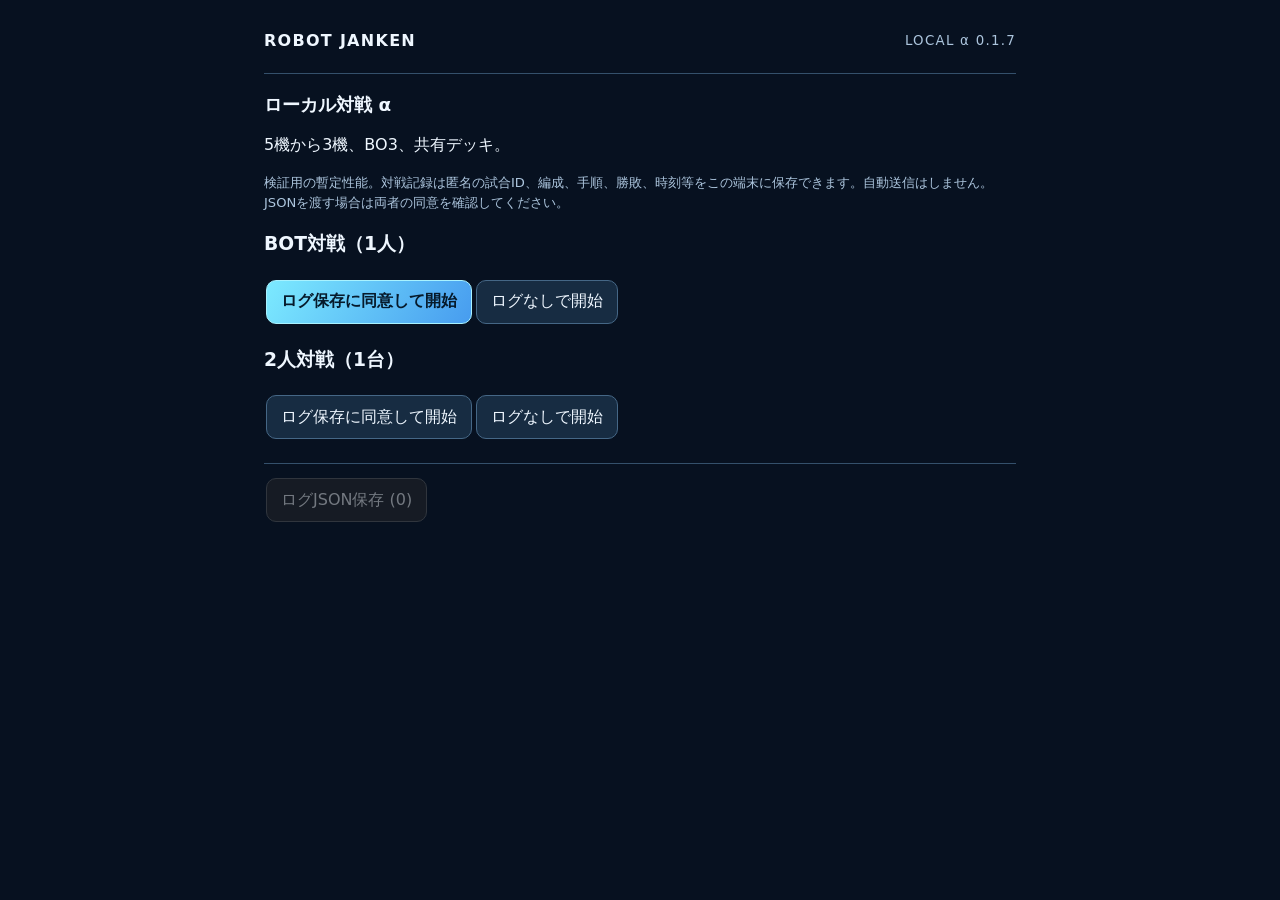
==== alpha/index.html @ 769dff92 "Publish local BOT practice alpha 0.1.7 (preserve graphics labs)" ====
<!doctype html>
<html lang="ja"><head><meta charset="utf-8"><meta name="viewport" content="width=device-width,initial-scale=1,viewport-fit=cover"><meta name="theme-color" content="#071120"><title>ROBOT JANKEN LOCAL α</title><link rel="stylesheet" href="style.css"></head><body><main id="app"></main><script src="engine.js"></script><script src="mecha.js"></script><script src="bot.js"></script><script src="app.js"></script></body></html>
---- alpha/style.css ----
:root{color-scheme:dark;font-family:system-ui,sans-serif;background:#071120;color:#eff7ff}*{box-sizing:border-box}body{margin:0}#app{max-width:780px;margin:auto;padding:12px 14px 32px}header{display:flex;align-items:center;justify-content:space-between;border-bottom:1px solid #34506b;padding:10px 0 15px;letter-spacing:.08em}header small,.caption,small{color:#acc5dd}h2{font-size:1.15rem;margin:18px 0 8px}button{position:relative;isolation:isolate;overflow:hidden;font:inherit;color:inherit;background:#172c42;border:1px solid #456786;border-radius:10px;padding:10px 14px;min-height:44px;margin:4px 2px;cursor:pointer}button:disabled{filter:grayscale(1);opacity:.45;cursor:default}button:focus-visible{outline:3px solid white;outline-offset:2px}button small{display:block;font-size:.72rem}button b{display:block}.selected{border:2px solid #fff;background:#28516c}.arena{display:grid;grid-template-columns:minmax(0,1fr) 30px minmax(0,1fr);gap:6px;align-items:center;margin:10px 0}.pilot{text-align:center;background:#102337;border-top:3px solid var(--chassis);padding:8px;border-radius:9px}.pilot b{color:var(--chassis)}.pilot .mech{width:min(100%,150px);display:block;margin:auto}.pilot.hyper{box-shadow:inset 0 0 24px #d2a83266}.vs{text-align:center;font-weight:bold;color:#a8bed5}.score{font-size:.8rem}.hp{display:flex;gap:4px;margin:8px 0}.hp span{height:10px;background:#344252;flex:1;border-radius:3px}.hp span.on{background:var(--chassis)}.rights{height:25px;display:flex;justify-content:center;gap:8px;align-items:center}.rainbow-dot{font-size:.75rem;font-weight:bold;background:linear-gradient(100deg,#fba0b1,#fff1a3,#a7ffcc,#b4c5ff,#f5b6f2);color:#15203a;border-radius:12px;padding:2px 7px;box-shadow:0 0 10px #e6caff}.gold-label{color:#ffd878;font-size:.75rem}.rosters{display:flex;justify-content:space-between;gap:8px;font-size:.85rem;background:#0d1d2e;padding:8px;border-radius:7px}.mech-select{display:grid;grid-template-columns:repeat(auto-fit,minmax(110px,1fr));gap:5px}.mech-select button{padding:4px;min-width:0;margin:0}.mech-select svg{width:85px;max-width:100%;display:block;margin:auto}.offer,.sequence,.choices{display:flex;gap:5px;margin:8px 0;justify-content:center}.card,.empty,.choice{flex:1;min-width:0;max-width:120px;text-align:center;border:1px solid #456786;border-radius:9px;background:#13273c;padding:4px;margin:0}.card small,.empty{display:block;font-size:.75rem}.empty{display:grid;place-items:center;min-height:66px;border-style:dashed}.hand-icon{display:block;width:100%;max-width:72px;height:auto;margin:auto}.offer .hand-icon{max-width:45px}.choices button{padding:5px 2px;min-width:0}.choice b{font-size:.85rem}.choice small{font-size:.68rem}.normal{border-color:#54d8ef;box-shadow:inset 0 0 14px #42c4f334}.strong{border-color:#ff6473;box-shadow:inset 0 0 24px #ff334455;background:#402032}.heal{border-color:#62f49e;box-shadow:inset 0 0 24px #2bff7855;background:#17382f}.gold,.rainbow{background-size:300% 300%;animation:shine 4s linear infinite}.gold{border-color:#ffd460;background-image:linear-gradient(120deg,#4b3515,#bb821a,#fff2a0,#664711,#4b3515)}.rainbow{border-radius:22px 6px 22px 6px;border-color:#fff2db;background-image:linear-gradient(120deg,#80334f,#9b701d,#258266,#395eae,#813a8c,#80334f)}.choice:disabled{animation:none}.gold small,.rainbow small{color:#fff;text-shadow:0 1px 3px #000}@keyframes shine{0%{background-position:0 50%}100%{background-position:100% 50%}}@media(prefers-reduced-motion:reduce){*{animation:none!important}}.handoff{padding:20vh 0;text-align:center}.resolved{display:grid;grid-template-columns:1fr auto 1fr;gap:8px;align-items:center;text-align:center;background:#14263d;padding:8px;border-radius:10px}.resolved small{display:block;font-size:.75rem}.resolved .hand-icon{max-width:64px}footer{margin-top:20px;border-top:1px solid #34506b;padding-top:10px}.caption{font-size:.82rem;margin-top:8px}p{line-height:1.5}
/* Select the actual five offered cards; slot indices are private to the current player. */
.selectable-offer{display:grid;grid-template-columns:repeat(5,minmax(0,1fr));gap:4px}.selectable-offer .card{width:100%;max-width:none;min-height:84px;padding:5px 1px 19px}.selectable-offer .card b{font-size:.8rem}.selectable-offer .card small{font-size:.65rem;overflow-wrap:anywhere}.slot-order{position:absolute;bottom:2px;left:0;right:0;font-size:.64rem;font-weight:bold;color:#fff}.choice.picked:disabled{opacity:.58}.rainbow-row{display:flex;justify-content:center;margin:10px 0 4px}.rainbow-row .choice{width:100px;max-width:100px;flex:0 0 100px}.rainbow-row .hand-icon{max-width:52px}

/* Original approved image: display regions, never rewrite the PNG. */
.hand-sprite{position:relative;isolation:isolate;aspect-ratio:375/400;overflow:hidden;border-radius:7px}
.hand-sprite::before{content:"";position:absolute;inset:0;background-image:url("./ROBOT_JANKEN_HAND_ICON_REFERENCE.png");background-repeat:no-repeat;background-size:var(--sprite-size);background-position:var(--sprite-position);filter:var(--ability-filter,none)}
.hand-sprite.chassis-tint::after{content:"";position:absolute;inset:0;background:var(--hand-color);clip-path:var(--armor-mask);mix-blend-mode:multiply;opacity:.52;pointer-events:none}
.hand-rock{--sprite-size:409.600000% 256%;--sprite-position:1.550388% 45.192308%;--armor-mask:polygon(13.87% 48.25%,20.27% 41.25%,24.53% 39.75%,27.73% 35.50%,36.00% 31.25%,40.27% 27.00%,48.00% 24.50%,52.80% 20.75%,59.20% 20.25%,65.33% 22.50%,70.93% 29.75%,76.00% 35.25%,82.13% 37.25%,85.60% 43.25%,87.20% 52.00%,85.07% 61.00%,77.07% 71.00%,78.13% 75.50%,81.87% 87.50%,72.80% 91.50%,58.93% 93.50%,41.87% 92.75%,32.53% 90.50%,29.33% 80.75%,22.93% 74.00%,18.93% 65.25%,14.40% 54.50%)}
.hand-scissors{--sprite-size:411.796247% 256%;--sprite-position:33.963887% 45.192308%;--armor-mask:polygon(20.38% 54.75%,23.06% 49.50%,28.42% 45.50%,32.17% 42.25%,38.61% 39.50%,37.00% 21.50%,38.61% 15.50%,41.82% 12.00%,47.18% 11.25%,52.01% 12.75%,54.96% 16.75%,55.23% 24.75%,55.23% 38.25%,61.66% 27.50%,65.95% 19.00%,71.85% 14.50%,76.68% 14.00%,80.16% 16.50%,81.77% 21.50%,80.97% 27.50%,70.51% 46.50%,66.49% 51.75%,69.71% 56.50%,73.99% 63.00%,72.65% 72.75%,69.71% 75.50%,73.46% 82.25%,76.68% 88.25%,68.90% 91.75%,52.01% 93.75%,35.39% 92.50%,31.90% 89.25%,32.44% 79.75%,26.27% 75.25%,22.79% 66.50%)}
.hand-paper{--sprite-size:414.016173% 256%;--sprite-position:66.008584% 45.192308%;--armor-mask:polygon(7.82% 38.25%,11.05% 33.75%,15.90% 32.25%,20.75% 34.25%,28.30% 40.50%,24.53% 27.75%,24.80% 22.25%,28.57% 18.00%,33.69% 16.50%,38.54% 17.75%,42.32% 22.50%,45.82% 35.25%,47.44% 21.50%,50.40% 15.50%,54.99% 12.25%,59.84% 12.00%,63.88% 14.25%,66.58% 18.50%,65.77% 26.50%,62.80% 39.50%,69.00% 27.25%,74.12% 22.75%,79.25% 21.75%,83.29% 24.25%,85.18% 27.75%,83.83% 33.50%,74.12% 51.75%,84.37% 49.50%,89.22% 51.75%,91.37% 55.25%,90.57% 60.00%,85.18% 64.00%,77.36% 67.75%,70.62% 74.50%,66.04% 79.50%,64.42% 88.50%,55.53% 91.75%,40.70% 93.25%,25.61% 89.50%,23.45% 86.00%,26.42% 76.00%,23.18% 66.25%,16.71% 58.50%,10.24% 48.25%)}
.hand-rainbow{--sprite-size:404.210526% 256%;--sprite-position:98.702422% 45.192308%;--armor-mask:polygon(8.68% 47.00%,13.42% 42.75%,24.74% 40.00%,36.84% 38.00%,51.32% 35.25%,47.11% 27.25%,43.95% 21.00%,45.26% 15.25%,49.74% 11.75%,55.26% 12.50%,58.68% 16.25%,62.89% 23.25%,68.68% 27.50%,76.58% 32.75%,81.84% 41.50%,86.84% 43.50%,95.53% 47.25%,95.53% 92.00%,86.05% 92.75%,78.95% 87.25%,68.68% 83.50%,58.95% 83.00%,49.21% 81.25%,42.89% 77.25%,41.05% 71.50%,39.21% 65.50%,38.16% 58.00%,28.68% 57.00%,15.26% 56.75%,11.05% 54.25%,8.16% 50.25%)}
.strong{--ability-filter:hue-rotate(150deg)}.heal{--ability-filter:hue-rotate(-65deg)}.gold{--ability-filter:hue-rotate(-155deg)}
.gold .hand-sprite::before,.rainbow .hand-sprite::before{animation:icon-glimmer 3.8s ease-in-out infinite}
.choice:disabled .hand-sprite::before{animation:none}
@keyframes icon-glimmer{0%,100%{filter:var(--ability-filter,brightness(1)) brightness(1)}50%{filter:var(--ability-filter,brightness(1)) brightness(1.14)}}
.selectable-offer .hand-sprite{max-width:72px}
@media(prefers-reduced-motion:reduce){.hand-sprite::before{animation:none!important}}

/* Restored combat presentation from the legacy game (FX and timing). */
.fxfield{pointer-events:none;position:absolute;inset:0;z-index:4}.flash{position:absolute;inset:0;background:radial-gradient(circle at center,color-mix(in srgb,var(--beam) 48%,white),transparent 55%);opacity:0;animation:flash .28s linear forwards}.beam{position:absolute;top:42%;left:27%;width:45%;height:11px;border-radius:22px;background:#fff;transform:scaleX(0);transform-origin:left;box-shadow:0 0 9px 5px var(--beam),0 0 30px 14px color-mix(in srgb,var(--beam) 75%,transparent);animation:beam .48s ease-out forwards}.beam.back{transform-origin:right}.beam.tie{left:40%;width:20%;transform-origin:center}.slashfx{position:absolute;top:39%;left:30%;width:40%;height:24px;transform:rotate(-13deg) scaleX(0);transform-origin:left;animation:slash .45s ease-out forwards}.slashfx:before,.slashfx:after{content:"";position:absolute;inset:0;border-top:5px solid var(--beam);border-radius:999px;filter:drop-shadow(0 0 6px var(--beam))}.slashfx:after{transform:translateY(10px);opacity:.8}.slashfx.back{transform-origin:right;transform:rotate(13deg) scaleX(0)}
.arcfx{position:absolute;top:31%;left:30%;width:40%;height:44px;border:6px solid transparent;border-top-color:var(--beam);border-right-color:var(--beam);border-radius:50%;transform:scale(.2);opacity:0;filter:drop-shadow(0 0 11px var(--beam));animation:arc .54s ease-out forwards}.arcfx.back{transform:scale(.2) rotate(180deg)}
.boltfx{position:absolute;top:33%;left:34%;width:32%;height:58px;clip-path:polygon(38% 0,58% 0,48% 27%,72% 27%,38% 100%,45% 56%,24% 56%);background:linear-gradient(180deg,#fff 0,var(--beam) 35%,#fff 100%);transform:scale(.15) rotate(-6deg);opacity:0;filter:drop-shadow(0 0 10px var(--beam)) drop-shadow(0 0 18px var(--beam));animation:bolt .45s ease-out forwards}.boltfx.back{transform:scale(.15) rotate(6deg)}
.orbfx{position:absolute;top:37%;width:22px;height:22px;border-radius:50%;background:radial-gradient(circle at 35% 35%,#fff 0,var(--beam) 55%,#0000 70%);box-shadow:0 0 12px 8px color-mix(in srgb,var(--beam) 60%,transparent);animation:orb .58s ease-out forwards}.orbfx.right{left:24%}.orbfx.left{right:24%}
.starburst{position:absolute;top:29%;font-size:48px;opacity:0;animation:burst .46s ease-out forwards;filter:drop-shadow(0 0 10px #ffd27a)}.starburst.left{left:5%}.starburst.right{right:5%}
.blast{position:absolute;top:31%;font-size:34px;animation:pop .45s ease-out forwards;filter:drop-shadow(0 0 9px #ffba62)}.blast.left{left:8%}.blast.right{right:8%}
.repairfx{position:absolute;top:46%;font-size:24px;font-weight:900;color:#76ffc0;text-shadow:0 0 13px #36ff93;animation:rise .58s ease-out forwards}.repairfx.left{left:10%}.repairfx.right{right:10%}
.damagefx{position:absolute;top:47%;font-size:23px;font-weight:900;color:#ffaaa2;text-shadow:0 0 12px #f85852;animation:rise .56s ease-out forwards}.damagefx.left{left:11%}.damagefx.right{right:11%}
@keyframes healing{0%{transform:scale(.96)}50%{transform:scale(1.09)}100%{transform:scale(1)}}
@keyframes stagger{0%{transform:translateX(0)}35%{transform:translateX(-6px)}60%{transform:translateX(4px)}100%{transform:translateX(0)}}
@keyframes lunge{40%{transform:translateY(-13px) scale(1.1)}}
@keyframes flash{0%{opacity:0}35%{opacity:.45}100%{opacity:0}}
@keyframes beam{0%{transform:scaleX(0);opacity:0}20%{opacity:1}75%{transform:scaleX(1);opacity:1}100%{transform:scaleX(1);opacity:0}}
@keyframes slash{0%{transform:scaleX(0) rotate(-13deg);opacity:0}25%{opacity:1}85%{transform:scaleX(1) rotate(-13deg);opacity:1}100%{transform:scaleX(1) rotate(-13deg);opacity:0}}
@keyframes arc{0%{transform:scale(.25);opacity:0}25%{opacity:1}75%{transform:scale(1.16);opacity:1}100%{transform:scale(1.3);opacity:0}}
@keyframes bolt{0%{transform:scale(.2);opacity:0}25%{opacity:1}75%{transform:scale(1.18);opacity:1}100%{transform:scale(1.34);opacity:0}}
@keyframes orb{0%{transform:scale(.45);opacity:0}18%{opacity:1}70%{transform:translateX(var(--orb-move,0)) scale(1.35);opacity:1}100%{transform:translateX(var(--orb-move-end,0)) scale(1.9);opacity:0}}
@keyframes pop{0%{transform:scale(.2);opacity:0}30%{opacity:1}100%{transform:scale(1.7);opacity:0}}
@keyframes burst{0%{transform:scale(.2) rotate(-8deg);opacity:0}30%{opacity:1}100%{transform:scale(1.55) rotate(10deg);opacity:0}}
@keyframes rise{0%{transform:translateY(12px);opacity:0}25%{opacity:1}100%{transform:translateY(-28px);opacity:0}}
.arena{position:relative;overflow:hidden}.pilot.pose-attack .mech{animation:lunge .32s ease}.pilot.pose-hit .mech{animation:stagger .42s ease-out}.pilot.pose-heal .mech{animation:healing .54s ease-out}.rainbow-beam{background:linear-gradient(90deg,#ff7d9f,#ffe77c,#8effb4,#92caff,#d3a2ff)}.stage-line{text-align:center;font-weight:700;margin:14px 0 8px}.round-board{display:grid;gap:5px}.battle-row{display:grid;grid-template-columns:32px repeat(3,minmax(0,1fr));gap:5px;align-items:center}.battle-slot{display:grid;place-items:center;align-content:center;background:#102337;border:1px dashed #496581;border-radius:8px;height:70px;font-size:1.25rem;color:#7894ad}.battle-slot.current{border:2px solid #e4f5ff}.battle-slot.revealed{border-style:solid;color:#e9f7ff}.battle-slot .hand-sprite{max-width:46px}.battle-slot small{font-size:.7rem}.combat-readout{min-height:44px;text-align:center;display:grid;gap:3px;padding:8px;background:#102337;margin:8px 0;border-radius:8px}.combat-readout span{font-size:.8rem}.primary{background:linear-gradient(120deg,#7ceaff,#479cef);color:#061a2b;border-color:#a8f2ff;font-weight:800}.register-actions{display:flex;gap:8px}.register-actions button{flex:1;margin:0}.register-actions .primary{flex:2}
/* Keep original silver hands; no broad chassis-color or hue-rotation filters. */
.hand-sprite::before{filter:none}.hand-sprite.chassis-tint::after{content:none}.gold .hand-sprite::before,.rainbow .hand-sprite::before{animation:none}.selectable-offer{gap:6px}.selectable-offer .card{background:#0c1b2c;min-height:0;padding:4px 3px 17px;border:1px solid #344a60;box-shadow:none}.selectable-offer .card .hand-sprite{max-width:none;aspect-ratio:375/400}.selectable-offer .card.strong{border-color:#ff6473;box-shadow:0 0 9px #ff334444}.selectable-offer .card.heal{border-color:#62f49e;box-shadow:0 0 9px #2bff7844}.selectable-offer .card.gold{border-color:#ffd460;box-shadow:0 0 10px #ffd46066;background-image:linear-gradient(120deg,#3c2d16,#a87827,#ffe4a0,#3c2d16);background-size:300% 300%}.selectable-offer .card.normal{border-color:#54d8ef}.register-row{display:flex;flex-wrap:wrap;align-items:flex-start;gap:8px;margin:6px 0 10px}.register-row .sequence{flex:1;min-width:0;margin:0;display:grid;grid-template-columns:repeat(3,minmax(0,1fr));gap:6px}.register-row .sequence .card,.register-row .sequence .empty{max-width:none;width:100%;height:76px;display:grid;align-content:center;justify-items:center}.register-row .sequence .hand-sprite{max-width:44px}.register-row .rainbow-row{margin:0;flex:0 0 70px}.register-row .rainbow-row .choice{flex-basis:70px;width:70px;max-width:70px;height:76px;padding:2px}.register-row .rainbow-row .hand-sprite{max-width:40px}.register-row .rainbow-row small{font-size:.64rem}.selectable-offer .card:disabled{animation:none}.pilot .mech{width:min(100%,124px)}@media(max-width:480px){#app{padding:8px 10px 20px}.pilot .mech{width:min(100%,100px)}.pilot{padding:5px}.arena{margin:6px 0}.rosters{padding:5px}.selectable-offer{gap:3px}.selectable-offer .card{padding:2px 1px 14px}.selectable-offer .card small{font-size:.61rem}.register-row .rainbow-row{flex-basis:64px}.register-row .rainbow-row .choice{width:64px;max-width:64px;flex-basis:64px}.register-row .sequence .card,.register-row .sequence .empty{height:70px}.register-row .rainbow-row .choice{height:70px}}@media(prefers-reduced-motion:reduce){.fxfield *,.pilot .mech{animation:none!important}.fxfield .flash,.fxfield .starburst{display:none}}

/* UI 0.1.4: use the printed rim with light outside it, not an extra button frame. */
.sr-only{position:absolute!important;width:1px;height:1px;padding:0;margin:-1px;overflow:hidden;clip-path:inset(50%);white-space:nowrap;border:0}
.selection-title{display:flex;justify-content:space-between;align-items:center;margin:12px 0 8px;font-variant-numeric:tabular-nums}.selection-title span:not(.sr-only){color:#b9cee2;font-size:.9rem}
.score{display:flex;justify-content:center;gap:4px;margin:5px 0}.win-pip{display:block;width:13px;height:6px;transform:skew(-18deg);background:#33465a;border-radius:1px}.win-pip.won{background:var(--chassis);box-shadow:0 0 6px var(--chassis)}
.rights{height:18px}.rainbow-dot{width:12px;height:12px;display:inline-block;padding:0;border-radius:50%;background:conic-gradient(#ff7195,#ffe98c,#8affac,#7bcaff,#b6a0ff,#ff7195);box-shadow:0 0 5px #b8c9ff,0 0 11px #dcabff;animation:orb-glow 2.8s ease-in-out infinite}.gold-label{font-size:16px;text-shadow:0 0 8px #ffda55}
@keyframes orb-glow{0%,100%{box-shadow:0 0 5px #b8c9ff,0 0 9px #dcabff}50%{box-shadow:0 0 8px #fff,0 0 13px #dcabff}}
.normal{--glow:#28d7ff}.strong{--glow:#ff5069}.heal{--glow:#53ff9f}.gold{--glow:#ffce55}.rainbow{--glow:#dd9aff}
.selectable-offer{gap:clamp(4px,1.1vw,10px);padding:5px 3px;align-items:center}
.selectable-offer .card.choice,.register-row .rainbow-row .choice,.register-row .sequence .card{border:0;background:transparent;box-shadow:none;animation:none;border-radius:0;overflow:visible;position:relative;padding:0;min-height:0}
.selectable-offer .card.choice{aspect-ratio:375/400;min-width:0;transition:transform .15s ease,filter .15s ease}
.hand-sprite{overflow:visible;border-radius:0;--card-clip:polygon(13% 2%,87% 2%,98% 13%,98% 87%,87% 98%,13% 98%,2% 87%,2% 13%)}
.hand-sprite::before{clip-path:var(--card-clip);filter:none}
.choice .hand-sprite,.sequence .card .hand-sprite{filter:drop-shadow(0 0 3px var(--glow,transparent)) drop-shadow(0 0 5px var(--glow,transparent))}
.choice.normal .hand-sprite{filter:drop-shadow(0 0 3px #28d7ff88)}
.choice.gold:not(:disabled) .hand-sprite,.choice.rainbow:not(:disabled) .hand-sprite,.sequence .card.gold .hand-sprite,.sequence .card.rainbow .hand-sprite{animation:card-glow 2.8s ease-in-out infinite}
.choice.rainbow:not(:disabled) .hand-sprite,.sequence .card.rainbow .hand-sprite{animation-name:rainbow-glow}
@keyframes card-glow{0%,100%{filter:drop-shadow(0 0 3px #d9a73d) drop-shadow(0 0 5px #ffd773)}50%{filter:drop-shadow(0 0 5px #ffe7a0) drop-shadow(0 0 9px #ffcb4f)}}
@keyframes rainbow-glow{0%,100%{filter:drop-shadow(-2px 0 4px #ff71a0) drop-shadow(2px 0 5px #84a7ff)}33%{filter:drop-shadow(-2px 0 4px #ffdc75) drop-shadow(2px 0 5px #77ffba)}66%{filter:drop-shadow(-2px 0 4px #6affed) drop-shadow(2px 0 5px #be80ff)}}
@media(hover:hover) and (pointer:fine){.choice:not(:disabled):hover{transform:translateY(-4px) scale(1.045);filter:brightness(1.14)}}
.choice:not(:disabled):active{transform:scale(.94);filter:brightness(1.1)}.choice:focus-visible{outline:2px solid #eaf7ff;outline-offset:4px}.choice:disabled{filter:grayscale(1);opacity:.45;animation:none}.choice:disabled .hand-sprite{animation:none;filter:none}.choice.picked:disabled{opacity:.65}
.slot-order{left:auto;right:0;bottom:0;display:grid;place-items:center;width:20px;height:20px;border-radius:50%;background:#d5f5ff;color:#0b2030;font-size:12px;box-shadow:0 0 6px #88d9ef;z-index:2}.ability-mark{position:absolute;right:2px;top:2px;font-size:clamp(11px,2.1vw,19px);font-weight:900;color:var(--glow);text-shadow:0 0 3px #071120,0 0 7px var(--glow);pointer-events:none}.tie-mark{color:#c7f5fa}
.deck-count{display:flex;justify-content:flex-end;align-items:center;gap:6px;font-size:.75rem;color:#a9c3d8;margin:4px 3px 8px}.deck-symbol{width:13px;height:16px;border:1px solid currentColor;box-shadow:2px 2px 0 -1px #071120,3px 3px 0 -1px currentColor;border-radius:2px;transform:rotate(-8deg)}
.register-row .sequence .card{height:76px;display:grid;place-items:center}.register-row .sequence .hand-sprite{max-width:61px}.register-row .rainbow-row .choice{height:76px;transition:transform .15s ease,filter .15s ease}.register-row .rainbow-row .hand-sprite{max-width:63px}
.battle-slot.revealed{border:0;background:transparent}.battle-slot .hand-sprite{max-width:62px}.combat-readout .delta-row{display:grid;grid-template-columns:1fr 1fr;gap:12px;font-variant-numeric:tabular-nums}.delta-row em{font-style:normal;font-weight:800;margin:0 4px}.damage-value{color:#ff8590}.heal-value{color:#6cffad}
@media(max-width:480px){.register-row .sequence .card,.register-row .rainbow-row .choice{height:70px}.register-row .sequence .hand-sprite,.register-row .rainbow-row .hand-sprite{max-width:56px}.slot-order{width:17px;height:17px;font-size:10px}}
@media(prefers-reduced-motion:reduce){.choice{transition:none!important}.choice:hover,.choice:active{transform:none!important}.rainbow-dot,.choice .hand-sprite,.sequence .hand-sprite{animation:none!important}}

/* Local α 0.1.5: circular input countdown. */
header{gap:10px;min-height:62px}header small{margin-left:auto}
.countdown{--timer-color:#43d1f0;flex:0 0 48px;width:48px;height:48px;border-radius:50%;display:grid;place-items:center;position:relative;background:conic-gradient(var(--timer-color) var(--progress),#24394d var(--progress));font-variant-numeric:tabular-nums;box-shadow:0 0 5px #38aed844}
.countdown::before{content:"";position:absolute;inset:5px;background:#0b1d30;border-radius:50%}.countdown-num{position:relative;z-index:1;font-size:1.13rem;line-height:1;font-weight:800}
.countdown.warning{--timer-color:#ffd257;box-shadow:0 0 8px #f5bd3544}.countdown.critical{--timer-color:#ff5971;box-shadow:0 0 11px #ff597188}.countdown.critical .countdown-num{color:#ffd3d9}
@media(max-width:480px){header{min-height:54px}header strong{font-size:.9rem}header small{font-size:.64rem}.countdown{width:43px;height:43px;flex-basis:43px}.countdown-num{font-size:1rem}}
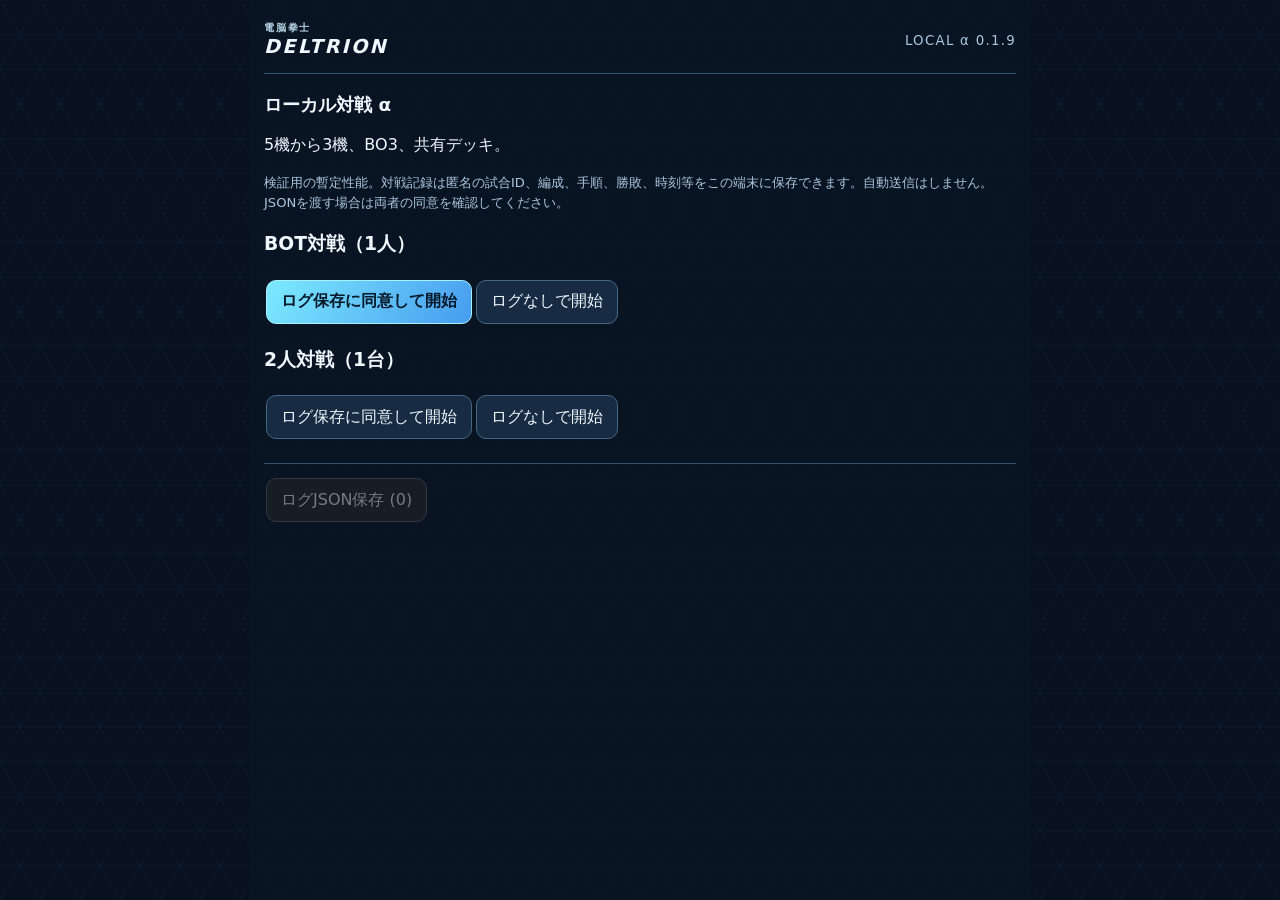
==== commit 66ffef87: "Publish alpha 0.1.9 HAND UI LAB integration preview" ====
--- a/alpha/index.html
+++ b/alpha/index.html
@@ -1,2 +1,2 @@
 <!doctype html>
-<html lang="ja"><head><meta charset="utf-8"><meta name="viewport" content="width=device-width,initial-scale=1,viewport-fit=cover"><meta name="theme-color" content="#071120"><title>ROBOT JANKEN LOCAL α</title><link rel="stylesheet" href="style.css"></head><body><main id="app"></main><script src="engine.js"></script><script src="mecha.js"></script><script src="bot.js"></script><script src="app.js"></script></body></html>+<html lang="ja"><head><meta charset="utf-8"><meta name="viewport" content="width=device-width,initial-scale=1,viewport-fit=cover"><meta name="theme-color" content="#071120"><title>電脳拳士デルトリオン | DELTRION α</title><link rel="stylesheet" href="style.css"></head><body><main id="app"></main><script src="engine.js"></script><script src="mecha.js"></script><script src="bot.js"></script><script src="app.js"></script></body></html>
--- a/alpha/style.css
+++ b/alpha/style.css
@@ -75,3 +75,35 @@
 .countdown::before{content:"";position:absolute;inset:5px;background:#0b1d30;border-radius:50%}.countdown-num{position:relative;z-index:1;font-size:1.13rem;line-height:1;font-weight:800}
 .countdown.warning{--timer-color:#ffd257;box-shadow:0 0 8px #f5bd3544}.countdown.critical{--timer-color:#ff5971;box-shadow:0 0 11px #ff597188}.countdown.critical .countdown-num{color:#ffd3d9}
 @media(max-width:480px){header{min-height:54px}header strong{font-size:.9rem}header small{font-size:.64rem}.countdown{width:43px;height:43px;flex-basis:43px}.countdown-num{font-size:1rem}}
+
+/* α 0.1.8: full-width confirmation, separate undo action. */
+button.confirm-wide{display:block;width:100%;min-height:48px;margin:8px 0 0;font-size:1rem;font-weight:800;letter-spacing:.08em;touch-action:manipulation}.register-actions{display:flex;flex-direction:column;gap:6px}.register-actions button[data-action="undo"]{flex:none;align-self:flex-end;margin:0;min-height:44px}.register-actions .confirm-wide{flex:none;margin:0}
+
+/* α 0.1.9: HAND UI LAB 01 trial integration. Canonical art and original sprites are preserved. */
+.deltrion-title{display:flex;flex-direction:column;font-size:1.2rem;line-height:1.05;font-style:italic;letter-spacing:.12em}.deltrion-title span{font-size:.63rem;font-style:normal;letter-spacing:.18em;color:#b5d3e4;margin-bottom:3px}
+body{background-color:#071120;background-image:url("data:image/svg+xml,%3Csvg xmlns='http://www.w3.org/2000/svg' width='40' height='69.282032' viewBox='0 0 40 69.282032'%3E%3Cpath d='M0 0H40M0 34.641016H40M0 69.282032H40M0 0L40 69.282032M40 0L0 69.282032M0 0L-40 69.282032M40 0L80 69.282032' stroke='%23132131' stroke-width='.55' fill='none'/%3E%3C/svg%3E")}
+#app{background:#0a1524ed;min-height:100vh}
+.lab-hand.hand-sprite{aspect-ratio:1/1.05;overflow:visible;filter:none!important;animation:none!important}
+.lab-hand.hand-sprite::before,.lab-hand.hand-sprite::after{content:none}
+.lab-frame{position:absolute;inset:0;width:100%;height:100%;overflow:visible;pointer-events:none}
+.lab-art{position:absolute;left:50%;top:37%;width:70%;height:70%;transform:translate(-50%,-50%);background:var(--art) center/contain no-repeat;isolation:isolate;pointer-events:none}
+.lab-hand.up .lab-art{top:63%}.lab-hand.hex .lab-art{top:50%;width:76%;height:76%}
+.lab-armor,.lab-light{position:absolute;inset:0;pointer-events:none;mask-repeat:no-repeat;mask-position:center;mask-size:contain;-webkit-mask-repeat:no-repeat;-webkit-mask-position:center;-webkit-mask-size:contain}
+.lab-armor{background:var(--armor);mask-image:var(--armor-mask-url);-webkit-mask-image:var(--armor-mask-url);mix-blend-mode:multiply;opacity:.56}
+.lab-light{background:var(--light);mask-image:var(--light-mask-url);-webkit-mask-image:var(--light-mask-url);mix-blend-mode:screen;opacity:.85}
+.lab-hand.hand-rock{--art:url("../assets/ui/hand_icon_drafts/v1/hands/rock.png");--armor-mask-url:url("../assets/ui/hand_ui_lab/v1/masks/rock_armor_mask.png");--light-mask-url:url("../assets/ui/hand_ui_lab/v1/masks/rock_light_mask.png")}
+.lab-hand.hand-scissors{--art:url("../assets/ui/hand_icon_drafts/v1/hands/scissors.png");--armor-mask-url:url("../assets/ui/hand_ui_lab/v1/masks/scissors_armor_mask.png");--light-mask-url:url("../assets/ui/hand_ui_lab/v1/masks/scissors_light_mask.png")}
+.lab-hand.hand-paper{--art:url("../assets/ui/hand_icon_drafts/v1/hands/paper.png");--armor-mask-url:url("../assets/ui/hand_ui_lab/v1/masks/paper_armor_mask.png");--light-mask-url:url("../assets/ui/hand_ui_lab/v1/masks/paper_light_mask.png")}
+.lab-hand.hand-rainbow{--art:url("../assets/ui/hand_icon_drafts/v1/hands/rainbow_pistol.png");--armor-mask-url:url("../assets/ui/hand_ui_lab/v1/masks/rainbow_pistol_armor_mask.png");--light-mask-url:url("../assets/ui/hand_ui_lab/v1/masks/rainbow_pistol_light_mask.png")}
+.lab-glow{opacity:.35;filter:drop-shadow(0 0 4px var(--rim))}
+.lab-trace{stroke-dasharray:8 42;animation:lab-travel 3s linear infinite;opacity:.65}
+.lab-gold .lab-glow,.lab-rainbow .lab-glow{animation:lab-breathe 2.6s ease-in-out infinite}
+.lab-gold .lab-field,.lab-rainbow .lab-field{animation:lab-field 3.5s ease-in-out infinite}
+@keyframes lab-travel{to{stroke-dashoffset:-100}}@keyframes lab-breathe{50%{opacity:.85}}@keyframes lab-field{50%{opacity:.32}}
+.selectable-offer{gap:3px;padding:8px 0}.selectable-offer .card.choice{aspect-ratio:1/1.05;min-height:44px}.selectable-offer .card.choice .lab-hand{max-width:none;aspect-ratio:1/1.05}
+.selectable-offer .lab-frame{width:128%;height:128%;left:-14%;top:-14%}
+.selectable-offer .lab-art{width:80%;height:80%;top:34%}.selectable-offer .lab-hand.up .lab-art{top:66%}
+.selectable-offer .choice .ability-mark{right:1px;top:auto;bottom:0}.selectable-offer .choice:nth-child(even) .ability-mark{top:0;bottom:auto}
+.choice:disabled .lab-hand *{animation:none!important}.choice:disabled .lab-glow,.choice:disabled .lab-trace{opacity:0}
+@media(prefers-reduced-motion:reduce){.lab-hand *{animation:none!important}}
+@media(max-width:480px){header .deltrion-title{font-size:1rem}.selectable-offer{gap:2px}.selectable-offer .lab-frame{width:118%;height:118%;left:-9%;top:-9%}.selectable-offer .lab-art{width:77%;height:77%}}
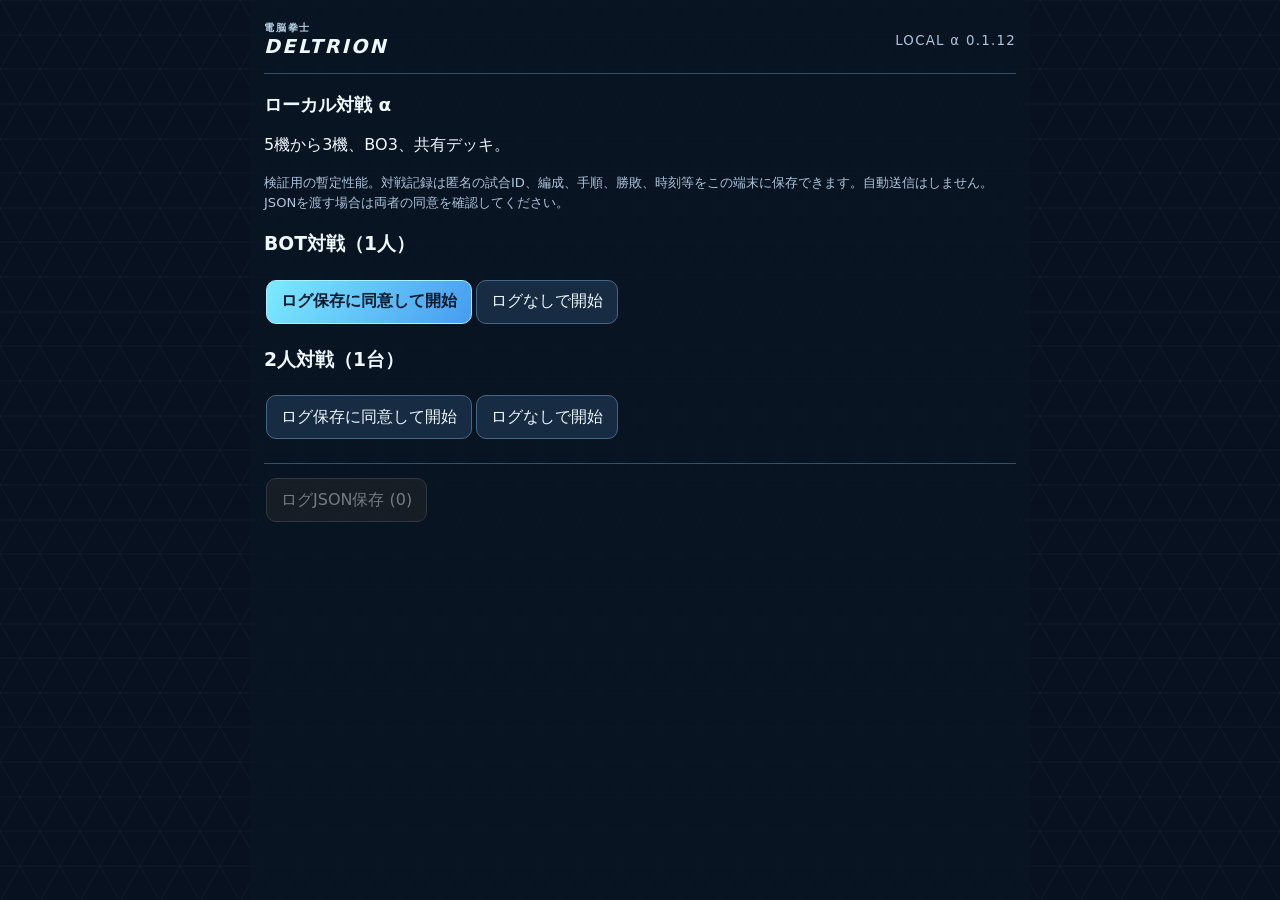
==== commit 42f76a84: "Publish alpha 0.1.12 chassis color and embedded masks" ====
--- a/alpha/index.html
+++ b/alpha/index.html
@@ -1,2 +1,2 @@
 <!doctype html>
-<html lang="ja"><head><meta charset="utf-8"><meta name="viewport" content="width=device-width,initial-scale=1,viewport-fit=cover"><meta name="theme-color" content="#071120"><title>電脳拳士デルトリオン | DELTRION α</title><link rel="stylesheet" href="style.css"></head><body><main id="app"></main><script src="engine.js"></script><script src="mecha.js"></script><script src="bot.js"></script><script src="app.js"></script></body></html>+<html lang="ja"><head><meta charset="utf-8"><meta name="viewport" content="width=device-width,initial-scale=1,viewport-fit=cover"><meta name="theme-color" content="#071120"><title>電脳拳士デルトリオン | DELTRION α</title><link rel="stylesheet" href="style.css?v=0.1.12"><link rel="stylesheet" href="hand-masks.css?v=0.1.12"></head><body><main id="app"></main><script src="engine.js"></script><script src="mecha.js"></script><script src="bot.js"></script><script src="app.js?v=0.1.12"></script></body></html>
--- a/alpha/style.css
+++ b/alpha/style.css
@@ -89,7 +89,7 @@
 .lab-art{position:absolute;left:50%;top:37%;width:70%;height:70%;transform:translate(-50%,-50%);background:var(--art) center/contain no-repeat;isolation:isolate;pointer-events:none}
 .lab-hand.up .lab-art{top:63%}.lab-hand.hex .lab-art{top:50%;width:76%;height:76%}
 .lab-armor,.lab-light{position:absolute;inset:0;pointer-events:none;mask-repeat:no-repeat;mask-position:center;mask-size:contain;-webkit-mask-repeat:no-repeat;-webkit-mask-position:center;-webkit-mask-size:contain}
-.lab-armor{background:var(--armor);mask-image:var(--armor-mask-url);-webkit-mask-image:var(--armor-mask-url);mix-blend-mode:multiply;opacity:.56}
+.lab-armor{background:var(--armor);mask-image:var(--armor-mask-url);-webkit-mask-image:var(--armor-mask-url);mix-blend-mode:multiply;opacity:.82}
 .lab-light{background:var(--light);mask-image:var(--light-mask-url);-webkit-mask-image:var(--light-mask-url);mix-blend-mode:screen;opacity:.85}
 .lab-hand.hand-rock{--art:url("../assets/ui/hand_icon_drafts/v1/hands/rock.png");--armor-mask-url:url("../assets/ui/hand_ui_lab/v1/masks/rock_armor_mask.png");--light-mask-url:url("../assets/ui/hand_ui_lab/v1/masks/rock_light_mask.png")}
 .lab-hand.hand-scissors{--art:url("../assets/ui/hand_icon_drafts/v1/hands/scissors.png");--armor-mask-url:url("../assets/ui/hand_ui_lab/v1/masks/scissors_armor_mask.png");--light-mask-url:url("../assets/ui/hand_ui_lab/v1/masks/scissors_light_mask.png")}
@@ -107,3 +107,40 @@
 .choice:disabled .lab-hand *{animation:none!important}.choice:disabled .lab-glow,.choice:disabled .lab-trace{opacity:0}
 @media(prefers-reduced-motion:reduce){.lab-hand *{animation:none!important}}
 @media(max-width:480px){header .deltrion-title{font-size:1rem}.selectable-offer{gap:2px}.selectable-offer .lab-frame{width:118%;height:118%;left:-9%;top:-9%}.selectable-offer .lab-art{width:77%;height:77%}}
+
+/* α 0.1.10: compact undo/OK and tap-to-toggle contextual information. */
+.register-actions{display:grid;grid-template-columns:52px minmax(0,1fr);gap:8px;align-items:stretch}
+.register-actions button[data-action="undo"]{width:100%;align-self:stretch;margin:0;padding:0;min-height:48px}
+.register-actions .confirm-wide{width:100%;margin:0;min-width:0}
+.undo-arrow{font-size:1.65rem;line-height:1;display:block}
+.arena-info-wrap{position:relative}
+.pilot .mech-info-trigger{display:block;min-height:44px;width:min(100%,150px);margin:0 auto;padding:0;background:none;border:0;border-radius:6px;overflow:visible}
+.mech-info-trigger[aria-expanded="true"]{filter:drop-shadow(0 0 5px var(--chassis))}
+@media(hover:hover) and (pointer:fine){.mech-info-trigger:hover{filter:brightness(1.12) drop-shadow(0 0 4px var(--chassis))}}
+.mech-info-trigger:active{transform:scale(.97)}
+.deck-info-wrap{position:relative;display:flex;justify-content:flex-end;align-items:center}
+button.deck-count{display:flex;align-items:center;gap:6px;min-height:44px;min-width:44px;justify-content:center;margin:0 0 2px;padding:4px 8px;background:transparent;border:1px solid transparent;overflow:visible}
+button.deck-count[aria-expanded="true"]{border-color:#5aadc9;background:#132d40}
+button.info-window{--info-accent:#5bcbe9;position:absolute;z-index:15;display:grid;isolation:isolate;margin:0;padding:12px;border:1px solid var(--info-accent);border-radius:8px;background:#0b1d2df7;color:#eaf5ff;box-shadow:0 8px 25px #0009,0 0 12px color-mix(in srgb,var(--info-accent) 30%,transparent);text-align:left;overflow:visible}
+.skill-window{top:calc(100% - 22px);width:min(224px,78%);gap:6px}
+.skill-window.side-0{left:0}.skill-window.side-1{right:0}
+.skill-name{font-weight:800;font-size:1rem;color:var(--info-accent);letter-spacing:.03em}
+.skill-desc{font-size:.85rem;line-height:1.6;overflow-wrap:anywhere}
+.deck-window{right:0;bottom:calc(100% + 4px);width:min(240px,100%);grid-template-columns:repeat(3,minmax(0,1fr));gap:7px}
+.deck-item{display:grid;justify-items:center;gap:2px;min-width:0}
+.deck-window .lab-hand{width:100%;max-width:56px;aspect-ratio:1}
+.deck-window .lab-frame,.deck-window .lab-armor,.deck-window .lab-light{display:none}
+.deck-window .lab-art{top:50%;width:95%;height:95%}
+.deck-fraction{font-size:1rem;font-weight:800;font-variant-numeric:tabular-nums;white-space:nowrap}
+@media(min-width:1200px){.skill-window{top:24px}.skill-window.side-0{left:-206px}.skill-window.side-1{right:-206px}}
+@media(max-width:480px){.register-actions{grid-template-columns:48px minmax(0,1fr);gap:6px}.skill-window{width:min(210px,82%)}.skill-desc{font-size:.8rem}.deck-window{width:min(216px,100%)}}
+@media(prefers-reduced-motion:reduce){.mech-info-trigger:active{transform:none}}
+
+/* α 0.1.11: keep the hand above the illuminated field, preserve silver highlights. */
+.lab-frame{z-index:0}
+.lab-art{z-index:1;filter:brightness(1.15) saturate(1.22) drop-shadow(0 0 1px #e8f8ffb3) drop-shadow(0 0 3px var(--hand-halo,#a9d8ff)) drop-shadow(0 0 5px #a9d8ff44)}
+.lab-field{opacity:.045}
+@keyframes lab-field{50%{opacity:.17}}
+.choice:disabled .lab-art{filter:none}
+@media(hover:hover) and (pointer:fine){.choice:not(:disabled):hover .lab-art{filter:brightness(1.2) saturate(1.22) drop-shadow(0 0 1px #fff) drop-shadow(0 0 4px var(--hand-halo,#a9d8ff)) drop-shadow(0 0 6px #a9d8ff66)}}
+.deck-window .lab-art{filter:brightness(1.1) drop-shadow(0 0 1px #e8f8ff)}
--- a/alpha/hand-masks.css
+++ b/alpha/hand-masks.css
@@ -0,0 +1,13 @@
+/* Generated from canonical HAND UI LAB 01 masks. Embedded for file:// and HTTP(S) parity. Do not edit encoded images. */
+/* assets/ui/hand_ui_lab/v1/masks/rock_armor_mask.png f9ac9db8f9765dd9b0767c7ac52e365ea43b94ce */
+/* assets/ui/hand_ui_lab/v1/masks/rock_light_mask.png 70d0b36d95689289e6e055eee955836faf353d2f */
+.lab-hand.hand-rock{--armor-mask-url:url("[data-uri]");--light-mask-url:url("[data-uri]")}
+/* assets/ui/hand_ui_lab/v1/masks/scissors_armor_mask.png 5b6225ed84e8214c9b5f44018a8b03f32591a0b6 */
+/* assets/ui/hand_ui_lab/v1/masks/scissors_light_mask.png f70cc0bc58c40bba7080400d9f1f1186cf5d6f10 */
+.lab-hand.hand-scissors{--armor-mask-url:url("[data-uri]");--light-mask-url:url("[data-uri]")}
+/* assets/ui/hand_ui_lab/v1/masks/paper_armor_mask.png 0e0adb167dfecb6cea549878beb07c2c3e67c479 */
+/* assets/ui/hand_ui_lab/v1/masks/paper_light_mask.png 0ed35261cbddc298d060864c85ef0ccd36ac1554 */
+.lab-hand.hand-paper{--armor-mask-url:url("[data-uri]");--light-mask-url:url("[data-uri]")}
+/* assets/ui/hand_ui_lab/v1/masks/rainbow_pistol_armor_mask.png cefbc6a2922aacd10df1b5e04b1ef6f93f0895e4 */
+/* assets/ui/hand_ui_lab/v1/masks/rainbow_pistol_light_mask.png a6e1ffe865cc72b71408678d1f4d10746ba1bbfa */
+.lab-hand.hand-rainbow{--armor-mask-url:url("[data-uri]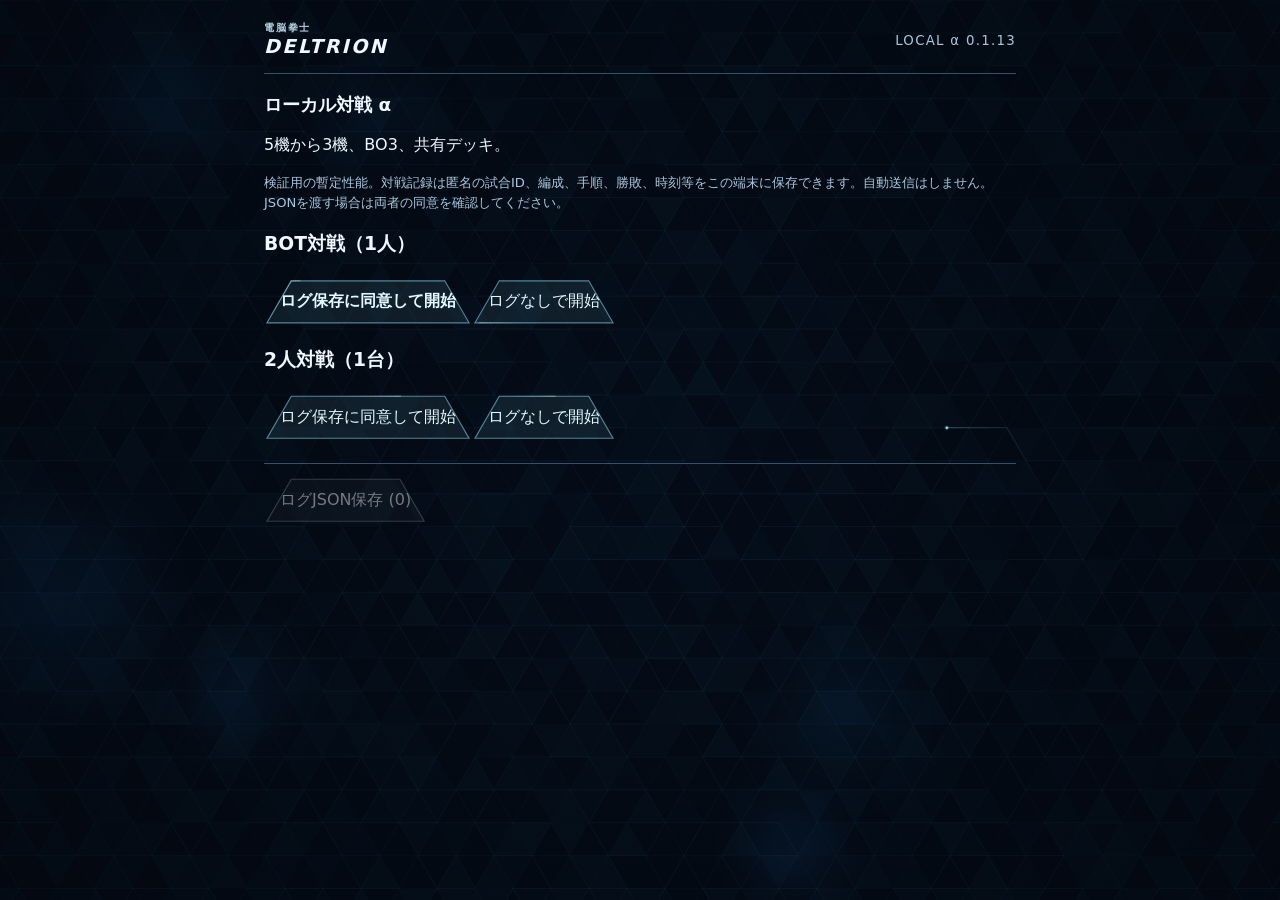
==== commit 857599a7: "Publish alpha 0.1.13 approved UI and ECHO integration preview" ====
--- a/alpha/index.html
+++ b/alpha/index.html
@@ -1,2 +1,2 @@
 <!doctype html>
-<html lang="ja"><head><meta charset="utf-8"><meta name="viewport" content="width=device-width,initial-scale=1,viewport-fit=cover"><meta name="theme-color" content="#071120"><title>電脳拳士デルトリオン | DELTRION α</title><link rel="stylesheet" href="style.css?v=0.1.12"><link rel="stylesheet" href="hand-masks.css?v=0.1.12"></head><body><main id="app"></main><script src="engine.js"></script><script src="mecha.js"></script><script src="bot.js"></script><script src="app.js?v=0.1.12"></script></body></html>+<html lang="ja"><head><meta charset="utf-8"><meta name="viewport" content="width=device-width,initial-scale=1,viewport-fit=cover"><meta name="theme-color" content="#071120"><title>電脳拳士デルトリオン | DELTRION α</title><link rel="stylesheet" href="style.css?v=0.1.13"><link rel="stylesheet" href="hand-masks.css?v=0.1.13"></head><body><canvas id="cyber-field" aria-hidden="true"></canvas><canvas id="cyber-lenses" aria-hidden="true"></canvas><main id="app"></main><script src="engine.js"></script><script src="mecha.js"></script><script src="bot.js"></script><script src="app.js?v=0.1.13"></script><script src="echo-lab19.js?v=0.1.13"></script><script src="cyber-field.js?v=0.1.13"></script></body></html>
--- a/alpha/style.css
+++ b/alpha/style.css
@@ -144,3 +144,27 @@
 .choice:disabled .lab-art{filter:none}
 @media(hover:hover) and (pointer:fine){.choice:not(:disabled):hover .lab-art{filter:brightness(1.2) saturate(1.22) drop-shadow(0 0 1px #fff) drop-shadow(0 0 4px var(--hand-halo,#a9d8ff)) drop-shadow(0 0 6px #a9d8ff66)}}
 .deck-window .lab-art{filter:brightness(1.1) drop-shadow(0 0 1px #e8f8ff)}
+
+/* α 0.1.13 — approved cyber field and glass button direction. */
+#cyber-field,#cyber-lenses{position:fixed;inset:0;width:100%;height:100%;pointer-events:none;display:block}
+#cyber-field{z-index:0}#cyber-lenses{z-index:1}
+#app{position:relative;z-index:2;background:transparent}
+.field-ready #app button[data-action]:not(.choice):not(.mech-info-trigger):not(.deck-count):not(.info-window){border:0;border-radius:0;background:transparent;box-shadow:none;color:#e4f8ff}
+.field-ready #app button[data-action]:disabled{color:#aebac4}
+.field-ready .lab-field{opacity:0;animation:none}
+.lab-glow{stroke-width:1.2px;opacity:.65;filter:none;animation:none!important}
+.lab-trace{stroke-width:1.2px;stroke-dasharray:1.189 98.811;opacity:var(--trace-opacity,.35);animation:lab-orbit var(--orbit,10s) linear infinite;animation-delay:var(--orbit-delay,0s)}
+@keyframes lab-orbit{to{stroke-dashoffset:-100}}
+.choice:disabled .lab-glow{opacity:.34}.choice:disabled .lab-trace{opacity:0}
+.mech-name{display:grid;justify-items:center;gap:1px;color:var(--name-color);min-width:0;line-height:1.12;margin:3px 0}
+.mech-name strong{font-size:clamp(1rem,3.7vw,1.45rem);letter-spacing:.06em;line-height:1.1}
+.mech-name small{font-size:.72rem;color:inherit;letter-spacing:.02em;overflow-wrap:anywhere}
+.name-red strong{font-family:Orbitron,system-ui,sans-serif;font-weight:900}.name-blue strong{font-family:"Chakra Petch",system-ui,sans-serif;font-style:italic;font-weight:700}.name-yellow strong{font-family:Rajdhani,system-ui,sans-serif;transform:skewX(-12deg);font-weight:700}.name-green strong{font-family:"Black Ops One",monospace;font-weight:700}.name-purple strong{font-family:"Cinzel Decorative",Georgia,serif;font-weight:700}
+.rosters{flex-wrap:wrap}.rosters>div{overflow-wrap:anywhere;min-width:0}
+@media(prefers-reduced-motion:reduce){.lab-trace{animation:none!important;opacity:0}}
+
+/* ECHO — approved LAB19.7 pixel renderer with legacy fallback. */
+.echo-model{display:block;width:100%}.echo-model.echo-ready>.mech:not(.echo-canvas){display:none!important}
+.echo-canvas[hidden]{display:none!important}.echo-model .echo-canvas{image-rendering:pixelated;aspect-ratio:1;object-fit:contain}
+.pilot .echo-model .echo-canvas{width:min(100%,148px);animation:none!important}.mech-select .echo-canvas{width:85px;max-width:100%;display:block;margin:auto}
+.echo-vfx{position:absolute;inset:0;width:100%;height:100%;pointer-events:none;z-index:8}
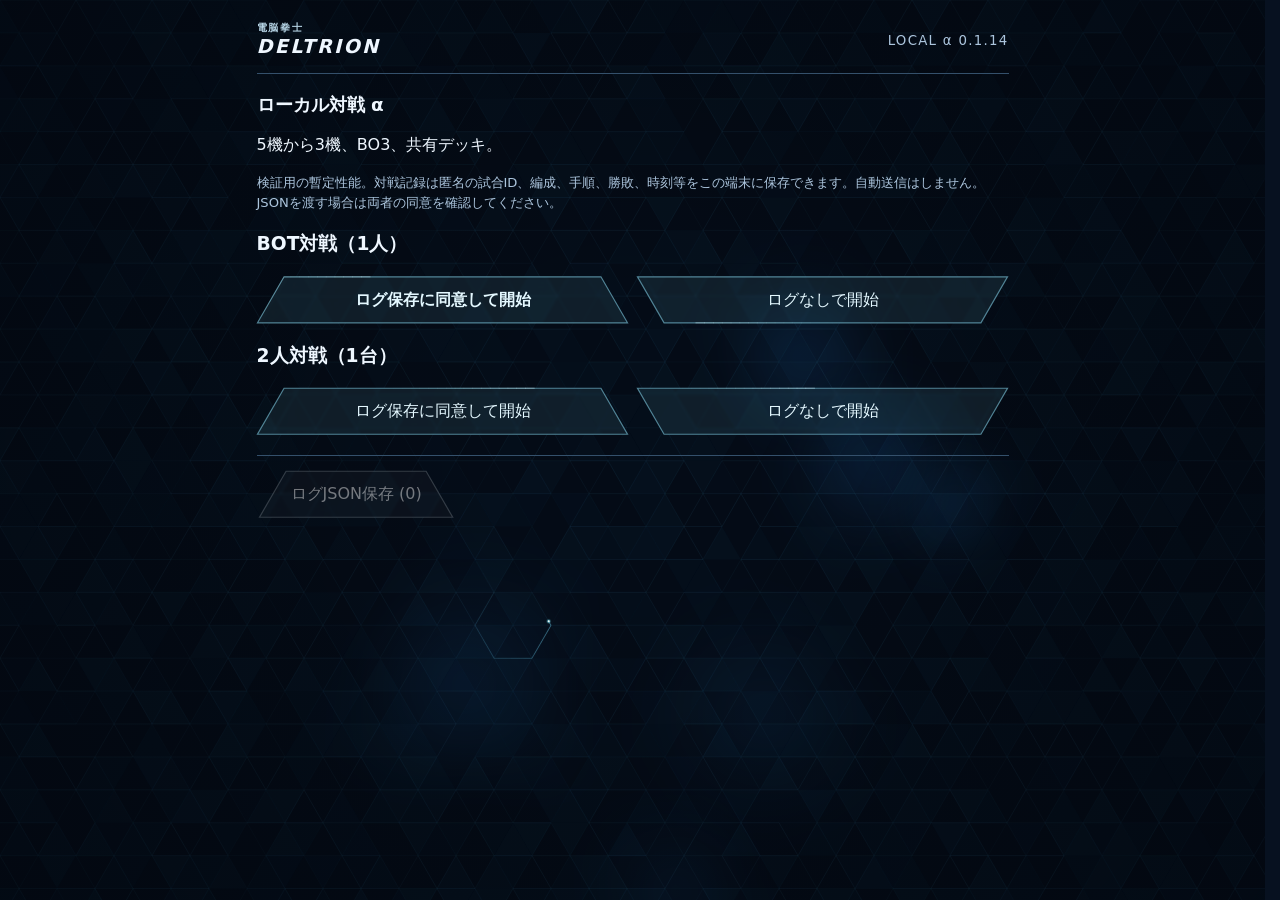
==== commit c5f973aa: "Publish alpha 0.1.14 exact trapezoids and stable ECHO rendering" ====
--- a/alpha/index.html
+++ b/alpha/index.html
@@ -1,2 +1,2 @@
 <!doctype html>
-<html lang="ja"><head><meta charset="utf-8"><meta name="viewport" content="width=device-width,initial-scale=1,viewport-fit=cover"><meta name="theme-color" content="#071120"><title>電脳拳士デルトリオン | DELTRION α</title><link rel="stylesheet" href="style.css?v=0.1.13"><link rel="stylesheet" href="hand-masks.css?v=0.1.13"></head><body><canvas id="cyber-field" aria-hidden="true"></canvas><canvas id="cyber-lenses" aria-hidden="true"></canvas><main id="app"></main><script src="engine.js"></script><script src="mecha.js"></script><script src="bot.js"></script><script src="app.js?v=0.1.13"></script><script src="echo-lab19.js?v=0.1.13"></script><script src="cyber-field.js?v=0.1.13"></script></body></html>+<html lang="ja"><head><meta charset="utf-8"><meta name="viewport" content="width=device-width,initial-scale=1,viewport-fit=cover"><meta name="theme-color" content="#071120"><title>電脳拳士デルトリオン | DELTRION α</title><link rel="stylesheet" href="style.css?v=0.1.14"><link rel="stylesheet" href="hand-masks.css?v=0.1.14"></head><body><canvas id="cyber-field" aria-hidden="true"></canvas><canvas id="cyber-lenses" aria-hidden="true"></canvas><main id="app"></main><script src="engine.js"></script><script src="mecha.js"></script><script src="bot.js"></script><script src="app.js?v=0.1.14"></script><script src="echo-lab19.js?v=0.1.14"></script><script src="cyber-field.js?v=0.1.14"></script></body></html>
--- a/alpha/style.css
+++ b/alpha/style.css
@@ -168,3 +168,30 @@
 .echo-canvas[hidden]{display:none!important}.echo-model .echo-canvas{image-rendering:pixelated;aspect-ratio:1;object-fit:contain}
 .pilot .echo-model .echo-canvas{width:min(100%,148px);animation:none!important}.mech-select .echo-canvas{width:85px;max-width:100%;display:block;margin:auto}
 .echo-vfx{position:absolute;inset:0;width:100%;height:100%;pointer-events:none;z-index:8}
+
+
+/* α 0.1.14: 60-degree sides, text safe area, alternating neighbors. */
+html{scrollbar-gutter:stable}
+#app button[data-action]:not(.choice):not(.mech-info-trigger):not(.deck-count):not(.info-window):not([data-action="select"]){
+ box-sizing:border-box;height:48px;min-height:48px;max-width:100%;min-width:82px;padding:4px 32px;
+ white-space:normal;overflow-wrap:anywhere;line-height:1.25;vertical-align:middle;
+}
+.start-actions{display:grid;grid-template-columns:repeat(2,minmax(0,1fr));gap:8px;align-items:stretch}
+#app .start-actions button[data-action]{width:100%;min-width:0;height:64px;min-height:64px;margin:0;padding:4px 42px;font-size:clamp(.75rem,2.6vw,1rem);line-height:1.2}
+#app .mech-select{grid-template-columns:repeat(auto-fit,minmax(min(120px,100%),1fr));align-items:stretch}
+#app .mech-select button[data-action]{margin:0;padding:8px;min-width:0;overflow-wrap:anywhere}
+#app .mech-select .mech-name strong{font-size:clamp(.86rem,3.4vw,1.3rem);overflow-wrap:anywhere;max-width:100%}
+#app .mech-select .mech-name small,#app .mech-select button>small{max-width:100%;overflow-wrap:anywhere}
+#app .register-actions{grid-template-columns:82px minmax(0,1fr);gap:6px}
+#app .register-actions button[data-action="undo"]{padding:4px 27px;margin:0}
+#app .register-actions .confirm-wide{margin:0}
+#app button.confirm-wide{margin-inline:0}
+@media(max-width:319px){.start-actions{grid-template-columns:1fr}}
+/* Reserve the same square before and after pixel renderer initialization. */
+.echo-model{position:relative;aspect-ratio:1;display:block;margin:auto}
+.pilot .echo-model{width:min(100%,124px)}
+.mech-select .echo-model{width:min(100%,85px)}
+#app .echo-model>.mech{position:absolute;inset:0;width:100%;height:100%;margin:0;max-width:none}
+@media(max-width:480px){.pilot .echo-model{width:min(100%,100px)}}
+#app .choice:not(:disabled):hover,#app .choice:not(:disabled):active,#app .mech-info-trigger:active{transform:none}
+#app .choice:not(:disabled):active{filter:brightness(1.17)}
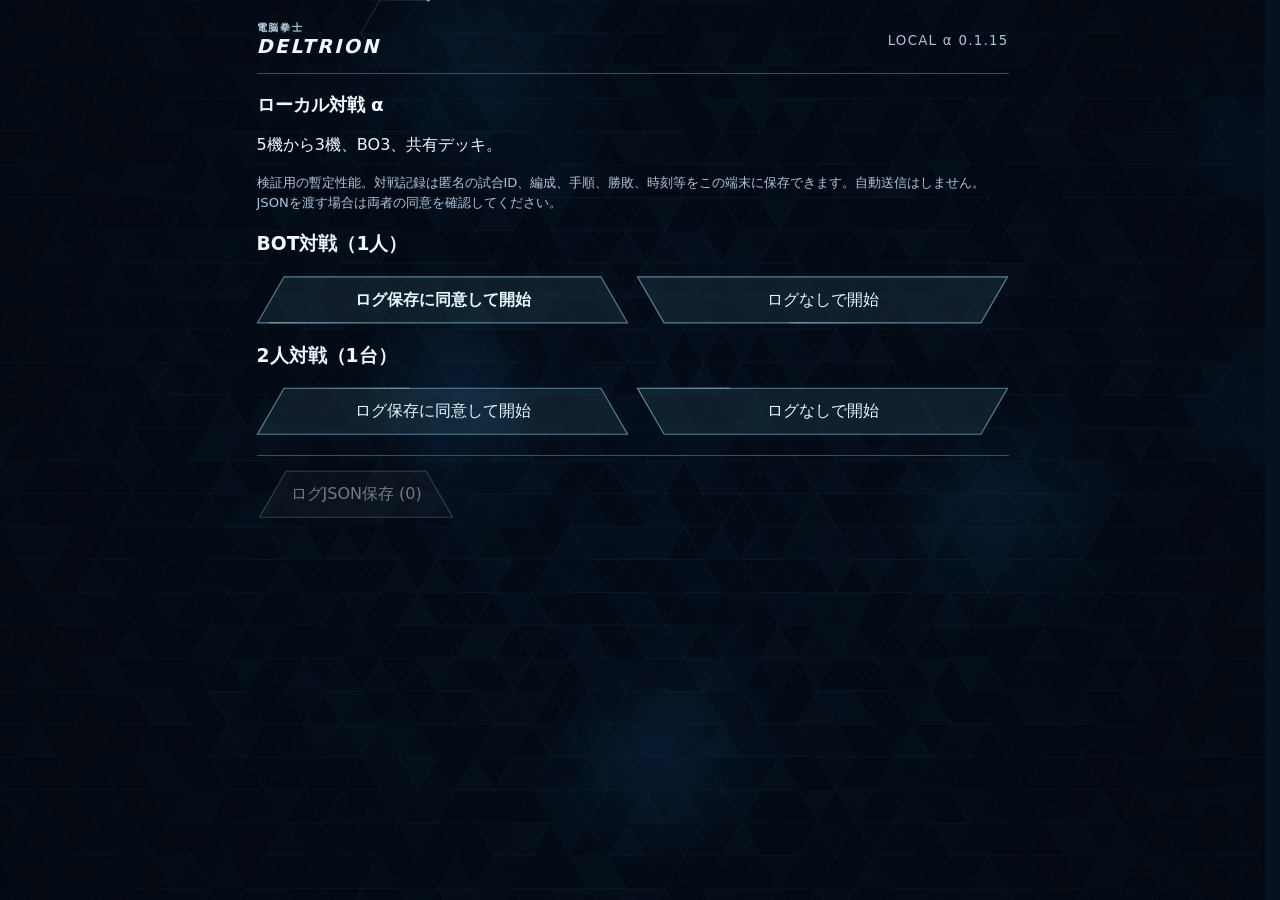
==== commit 251e50b0: "Publish alpha 0.1.15 ECHO stability and label fixes" ====
--- a/alpha/index.html
+++ b/alpha/index.html
@@ -1,2 +1,2 @@
 <!doctype html>
-<html lang="ja"><head><meta charset="utf-8"><meta name="viewport" content="width=device-width,initial-scale=1,viewport-fit=cover"><meta name="theme-color" content="#071120"><title>電脳拳士デルトリオン | DELTRION α</title><link rel="stylesheet" href="style.css?v=0.1.14"><link rel="stylesheet" href="hand-masks.css?v=0.1.14"></head><body><canvas id="cyber-field" aria-hidden="true"></canvas><canvas id="cyber-lenses" aria-hidden="true"></canvas><main id="app"></main><script src="engine.js"></script><script src="mecha.js"></script><script src="bot.js"></script><script src="app.js?v=0.1.14"></script><script src="echo-lab19.js?v=0.1.14"></script><script src="cyber-field.js?v=0.1.14"></script></body></html>+<html lang="ja"><head><meta charset="utf-8"><meta name="viewport" content="width=device-width,initial-scale=1,viewport-fit=cover"><meta name="theme-color" content="#071120"><title>電脳拳士デルトリオン | DELTRION α</title><link rel="stylesheet" href="style.css?v=0.1.15"><link rel="stylesheet" href="hand-masks.css?v=0.1.15"></head><body><canvas id="cyber-field" aria-hidden="true"></canvas><canvas id="cyber-lenses" aria-hidden="true"></canvas><main id="app"></main><script src="engine.js"></script><script src="mecha.js"></script><script src="bot.js"></script><script src="app.js?v=0.1.15"></script><script src="echo-lab19.js?v=0.1.15"></script><script src="cyber-field.js?v=0.1.15"></script></body></html>
--- a/alpha/style.css
+++ b/alpha/style.css
@@ -186,7 +186,7 @@
 #app .register-actions button[data-action="undo"]{padding:4px 27px;margin:0}
 #app .register-actions .confirm-wide{margin:0}
 #app button.confirm-wide{margin-inline:0}
-@media(max-width:319px){.start-actions{grid-template-columns:1fr}}
+@media(max-width:360px){.start-actions{grid-template-columns:1fr}}
 /* Reserve the same square before and after pixel renderer initialization. */
 .echo-model{position:relative;aspect-ratio:1;display:block;margin:auto}
 .pilot .echo-model{width:min(100%,124px)}
@@ -195,3 +195,21 @@
 @media(max-width:480px){.pilot .echo-model{width:min(100%,100px)}}
 #app .choice:not(:disabled):hover,#app .choice:not(:disabled):active,#app .mech-info-trigger:active{transform:none}
 #app .choice:not(:disabled):active{filter:brightness(1.17)}
+
+/* α 0.1.15: a loading ECHO must never flash its legacy sprite on input.
+   Only an actual asset initialization failure enables the legacy fallback. */
+#app .echo-model>.mech:not(.echo-canvas){visibility:hidden}
+.echo-load-failed #app .echo-model:not(.echo-ready)>.mech:not(.echo-canvas){visibility:visible}
+#app .echo-model>.echo-canvas:not([hidden]){visibility:visible}
+#app .arena{align-items:stretch}
+#app .arena>.vs{align-self:center}
+#app .pilot{display:flex;flex-direction:column;min-width:0}
+#app .pilot .hp{margin-top:auto;padding-top:8px}
+#app .pilot .mech-info-trigger{width:min(100%,124px);flex:none}
+#app .pilot .mech-info-trigger .echo-model{width:100%}
+#app .pilot .mech-info-trigger .mech{max-width:100%}
+#app .mech-select button[data-action]{border:1px solid transparent}
+.field-ready #app .mech-select button[data-action="select"]:not(.choice):not(.mech-info-trigger):not(.deck-count):not(.info-window){border:1px solid transparent}
+#app .mech-select button[data-action].selected{border:1px solid transparent}
+#app .register-actions button[data-action="undo"]{min-width:82px}
+@media(max-width:480px){#app .pilot .mech-info-trigger{width:min(100%,100px)}}
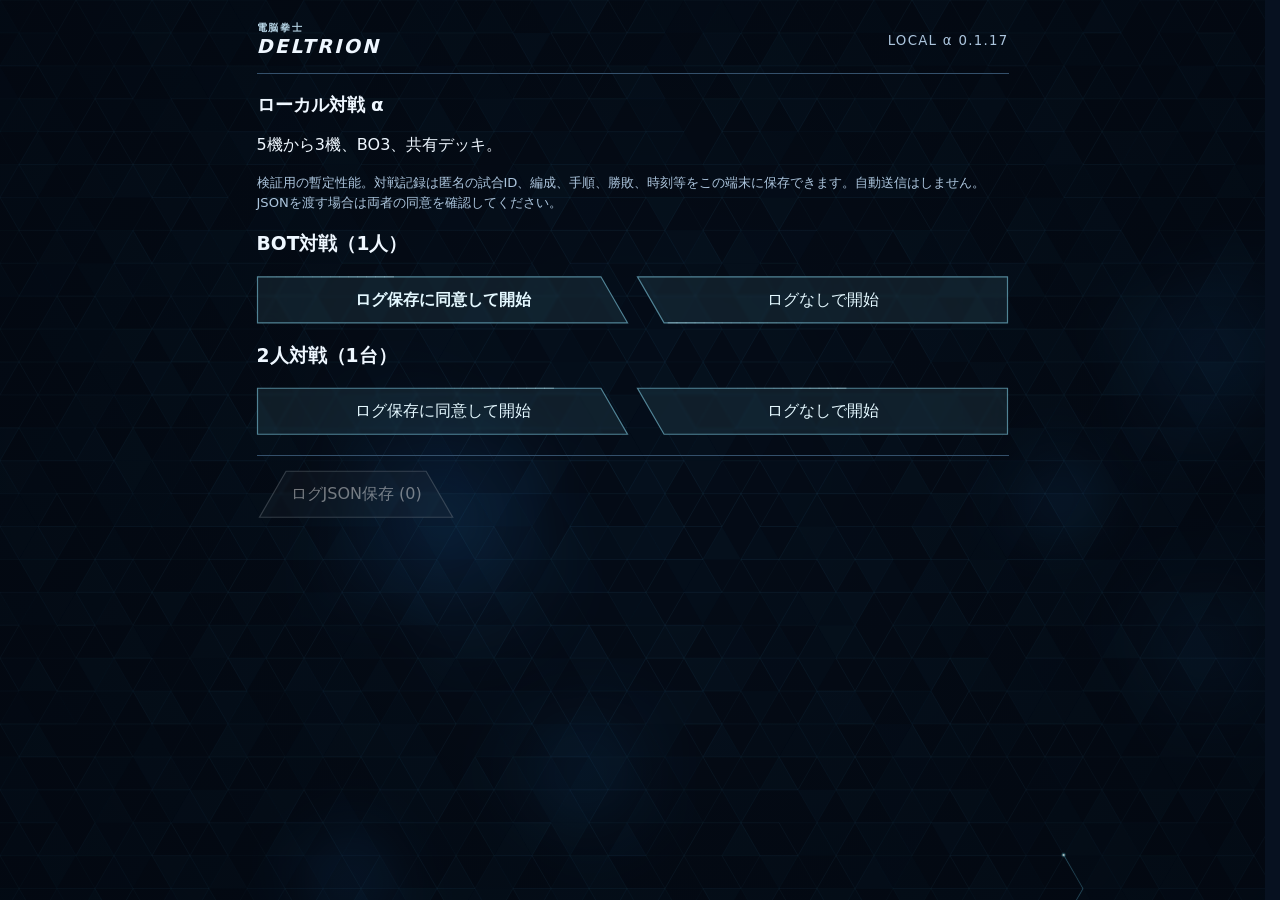
==== commit d6e7725a: "Publish alpha 0.1.17 five adopted units, linked buttons and CYBER FIELD 06" ====
--- a/alpha/index.html
+++ b/alpha/index.html
@@ -1,2 +1,2 @@
 <!doctype html>
-<html lang="ja"><head><meta charset="utf-8"><meta name="viewport" content="width=device-width,initial-scale=1,viewport-fit=cover"><meta name="theme-color" content="#071120"><title>電脳拳士デルトリオン | DELTRION α</title><link rel="stylesheet" href="style.css?v=0.1.15"><link rel="stylesheet" href="hand-masks.css?v=0.1.15"></head><body><canvas id="cyber-field" aria-hidden="true"></canvas><canvas id="cyber-lenses" aria-hidden="true"></canvas><main id="app"></main><script src="engine.js"></script><script src="mecha.js"></script><script src="bot.js"></script><script src="app.js?v=0.1.15"></script><script src="echo-lab19.js?v=0.1.15"></script><script src="cyber-field.js?v=0.1.15"></script></body></html>+<html lang="ja"><head><meta charset="utf-8"><meta name="viewport" content="width=device-width,initial-scale=1,viewport-fit=cover"><meta name="theme-color" content="#071120"><title>電脳拳士デルトリオン | DELTRION α</title><link rel="stylesheet" href="style.css?v=0.1.17"><link rel="stylesheet" href="hand-masks.css?v=0.1.17"></head><body><canvas id="cyber-field" aria-hidden="true"></canvas><canvas id="cyber-lenses" aria-hidden="true"></canvas><main id="app"></main><script src="engine.js"></script><script src="mecha.js"></script><script src="bot.js"></script><script src="lab14-data.js?v=0.1.17"></script><script src="lab14-renderer.js?v=0.1.17"></script><script src="app.js?v=0.1.17"></script><script src="echo-lab19.js?v=0.1.17"></script><script src="cyber-field.js?v=0.1.17"></script></body></html>
--- a/alpha/style.css
+++ b/alpha/style.css
@@ -213,3 +213,58 @@
 #app .mech-select button[data-action].selected{border:1px solid transparent}
 #app .register-actions button[data-action="undo"]{min-width:82px}
 @media(max-width:480px){#app .pilot .mech-info-trigger{width:min(100%,100px)}}
+
+/* α 0.1.16: SHA-256 verified LAB14.1 production rigs (ACE/BRAZE/CHASE/DEL-17). */
+.lab14-model{position:relative;aspect-ratio:1;display:block;margin:auto}
+.pilot .lab14-model{width:min(100%,124px)}
+.mech-select .lab14-model{width:min(100%,85px)}
+#app .lab14-model>.mech{position:absolute;inset:0;width:100%;height:100%;margin:0;max-width:none}
+#app .lab14-model>.mech:not(.lab14-canvas){visibility:hidden}
+.lab14-load-failed #app .lab14-model:not(.lab14-ready)>.mech:not(.lab14-canvas){visibility:visible}
+#app .lab14-model>.lab14-canvas:not([hidden]){visibility:visible}
+.lab14-canvas{image-rendering:pixelated;aspect-ratio:1;object-fit:contain;filter:drop-shadow(0 3px 1px #02070bcc)}
+.lab14-canvas[data-hp="0"]{filter:grayscale(1) brightness(.48) drop-shadow(0 3px 1px #02070bcc)}
+.pilot.hyper .lab14-canvas{filter:drop-shadow(0 0 7px #ffd16e) drop-shadow(0 3px 1px #02070bcc)}
+#app .pilot .mech-info-trigger .lab14-model{width:100%}
+@media(max-width:480px){.pilot .lab14-model{width:min(100%,100px)}}
+
+/* LAB14.1 hand-specific motion and VFX, adapted to the alpha arena coordinates. */
+.lab14-canvas[data-side="0"]{--lab14-dir:1}.lab14-canvas[data-side="1"]{--lab14-dir:-1}
+.pilot.pose-charge .lab14-canvas{animation:lab14-prep .22s ease-out both!important}
+.pilot.pose-attack .lab14-canvas[data-hand="rock"]{animation:lab14-punch-motion .5s linear both!important}
+.pilot.pose-attack .lab14-canvas[data-hand="scissors"]{animation:lab14-slash-step .5s ease-out both!important}
+.pilot.pose-attack .lab14-canvas[data-hand="paper"]{animation:lab14-beam-recoil .5s linear both!important}
+@keyframes lab14-prep{from{transform:translateX(0)}to{transform:translateX(calc(var(--lab14-dir)*-7px)) scaleY(.97)}}
+@keyframes lab14-punch-motion{0%{transform:translateX(calc(var(--lab14-dir)*-8px))}19%,40%{transform:translateX(calc(var(--lab14-dir)*18px)) scale(1.04)}100%{transform:translateX(0)}}
+@keyframes lab14-slash-step{0%{transform:translateX(calc(var(--lab14-dir)*-5px))}20%,42%{transform:translateX(calc(var(--lab14-dir)*8px))}100%{transform:none}}
+@keyframes lab14-beam-recoil{0%{transform:scale(1)}19%,43%{transform:translateX(calc(var(--lab14-dir)*-4px));filter:drop-shadow(0 0 6px #ffcf6e)}100%{transform:none}}
+.lab14-attack{position:absolute;pointer-events:none;z-index:6;--lab14-sign:1;--lab14-shift:min(48vw,324px);--lab14-a:#ff8542;--lab14-b:#fff1a3}.lab14-attack.side-1{--lab14-sign:-1;--lab14-shift:calc(-1 * min(48vw,324px))}.lab14-attack.tone-blue{--lab14-a:#399aff;--lab14-b:#e3ffff}.lab14-attack.tone-yellow{--lab14-a:#e2a600;--lab14-b:#fffde2}
+.lab14-punch{top:47%;left:26%;width:0;height:0;animation:lab14-punch-trail .5s linear both}.lab14-punch.side-1{left:74%}.lab14-punch i,.lab14-punch b,.lab14-punch em,.lab14-dash i,.lab14-dash b,.lab14-dash em{position:absolute;left:-28px;top:-10px;width:56px;height:20px;transform:scaleX(var(--lab14-sign));clip-path:polygon(0 44%,80% 0,100% 50%,80% 100%,0 56%);background:linear-gradient(90deg,transparent,var(--lab14-a),var(--lab14-b))}.lab14-punch b,.lab14-dash b{top:-21px;height:7px;width:44px;opacity:.65}.lab14-punch em,.lab14-dash em{top:15px;height:6px;width:40px;opacity:.5}
+.lab14-dash{top:47%;left:26%;width:0;height:0;animation:lab14-dash-trail .5s linear both}.lab14-dash.side-1{left:74%}.lab14-dash i{width:92px;height:5px;box-shadow:0 -12px 1px #ffe39b99,0 13px 1px #ffd65999,0 0 17px #ffc649}
+.lab14-slash{top:23%;left:22%;width:25%;height:50%;filter:drop-shadow(0 0 8px var(--lab14-a));animation:lab14-slash-travel .5s linear both}.lab14-slash.side-1{left:53%}.lab14-slash svg{width:100%;height:100%;transform:scaleX(var(--lab14-sign))}.lab14-slash path:first-child{fill:var(--lab14-a)}.lab14-slash path:last-child{fill:var(--lab14-b)}
+.lab14-beam{left:26%;width:48%;top:48%;height:12px;transform-origin:left center;animation:lab14-travel .5s linear both}.lab14-beam.side-1{transform-origin:right center}.lab14-beam i{position:absolute;inset:-6px 0;background:var(--lab14-a);border-radius:100%;filter:blur(5px)}.lab14-beam b{position:absolute;inset:0;background:color-mix(in srgb,var(--lab14-a) 70%,white);box-shadow:0 0 12px var(--lab14-a);border-radius:15px}.lab14-beam em{position:absolute;inset:3px 0;background:var(--lab14-b);border-radius:15px}
+.lab14-green-shot{left:var(--shot-x,calc(25% - 10.5px));top:var(--shot-y,48%);width:var(--shot-span,calc(50% + 21px));height:0;transform-origin:0 0}.lab14-green-shot.side-1{left:var(--shot-x,calc(75% + 10.5px));transform:scaleX(-1)}.lab14-green-shot i{position:absolute;left:-8px;top:-9px;width:18px;height:18px;background:#fff9be;clip-path:polygon(50% 0,65% 33%,100% 30%,77% 56%,100% 90%,56% 73%,30% 100%,34% 66%,0 50%,33% 38%);filter:drop-shadow(0 0 5px #ffa13b);animation:lab14-green-flash .19s both}.lab14-green-shot b{position:absolute;left:0;top:-2px;width:23px;height:4px;background:linear-gradient(90deg,transparent,#ffaf48,#ffffe1);animation:lab14-green-travel .24s var(--shot-delay) both}.lab14-green-shot.missile b{width:30px;height:6px;top:-3px;border-radius:4px;background:linear-gradient(90deg,transparent,#bbc3c9,#f8f0c2,#fa7a2f);box-shadow:-12px 0 7px #9ba3a9;animation:lab14-green-arc .32s var(--shot-delay) both}.lab14-green-shot.sniper b{width:60px;height:2px;top:-1px;background:linear-gradient(90deg,transparent,#9af1a7,#fff);animation-duration:.14s}.lab14-green-shot em{position:absolute;width:100%;height:1px;background:#a3fc80;opacity:.6;animation:lab14-green-flash .3s both}
+@keyframes lab14-punch-trail{0%{translate:0;opacity:0}12%{opacity:1}23%,40%{translate:var(--lab14-shift);opacity:1}100%{translate:var(--lab14-shift);opacity:0}}
+@keyframes lab14-dash-trail{0%{translate:0;opacity:0;scale:.1 1}18%{opacity:1;scale:1}55%,100%{translate:var(--lab14-shift);opacity:0;scale:1}}
+@keyframes lab14-slash-travel{0%{translate:0;scale:.4;opacity:0}12%{opacity:1}23%,40%{translate:var(--lab14-shift);scale:1;opacity:1}100%{translate:var(--lab14-shift);scale:1.15;opacity:0}}
+@keyframes lab14-travel{0%{scale:.08 1;opacity:0}15%{opacity:1}22%,43%{scale:1;opacity:1}100%{scale:1;opacity:0}}
+@keyframes lab14-green-flash{0%,100%{opacity:0}15%,60%{opacity:1}}@keyframes lab14-green-travel{0%{opacity:0;left:0;top:-2px;transform:translateX(-50%)}15%,85%{opacity:1}100%{opacity:0;left:100%;top:calc(var(--shot-dy,0px) - 2px);transform:translateX(-50%)}}@keyframes lab14-green-arc{0%{opacity:0;left:0;top:-3px;transform:translateX(-50%)}18%{opacity:1}50%{left:50%;top:calc(var(--shot-arc) + var(--shot-dy,0px) / 2);opacity:1}100%{opacity:0;left:100%;top:calc(var(--shot-dy,0px) - 3px);transform:translateX(-50%)}}
+@media(prefers-reduced-motion:reduce){.lab14-attack,.lab14-canvas{animation-duration:.01ms!important}.lab14-green-shot b{display:none}}
+
+/* LAB14.1 green first-tie presentation. Timing and approved ally sprite are unchanged. */
+.lab14-ally{position:absolute;top:48%;width:0;height:0;z-index:9;pointer-events:none}
+.lab14-ally.side-0{left:76%;--ally-start:-440px}
+.lab14-ally.side-1{left:24%;--ally-start:440px}
+.lab14-ally .ally-caption{position:absolute;left:50%;top:-95px;translate:-50% 0;white-space:nowrap;background:#152b22;color:#cdffac;padding:5px 10px;border:1px solid #91d969;border-radius:5px;font-size:clamp(9px,2vw,12px);font-weight:800;animation:lab14-caption 1.5s .2s both}
+.lab14-ally .ally-flight{position:absolute;width:clamp(72px,20vw,116px);height:clamp(72px,20vw,116px);left:calc(clamp(72px,20vw,116px)/-2);top:calc(clamp(72px,20vw,116px)/-2);animation:lab14-ram 610ms 390ms cubic-bezier(.42,.03,.75,.55) both}
+.lab14-ally .ally-flight img{width:100%;height:100%;object-fit:contain;image-rendering:pixelated;transform:scaleX(var(--ally-dir));filter:drop-shadow(0 0 3px #c3e99c)}
+.lab14-ally .ally-flight i{position:absolute;top:62%;left:calc(50% - var(--ally-dir)*42%);width:55%;height:8%;background:linear-gradient(90deg,transparent,#ffca68,#fff);transform:translateX(-50%) scaleX(var(--ally-dir));filter:blur(2px);z-index:-1}
+.lab14-ally .ally-explosion{position:absolute;left:0;top:0;animation:lab14-burst 500ms 1000ms ease-out both}
+.lab14-ally .ally-explosion i,.lab14-ally .ally-explosion em{position:absolute;border-radius:50%;width:112px;height:112px;left:-56px;top:-56px;background:radial-gradient(circle,#fff 0 13%,#fff2a4 23%,#ff9c27 42%,#e44518b0 58%,#572e1f55 69%,transparent 72%);box-shadow:0 0 22px #ff923799}
+.lab14-ally .ally-explosion em{width:144px;height:144px;left:-72px;top:-72px;background:none;border:3px solid #ffe5a9;box-shadow:0 0 10px #ff9237;animation:lab14-ring 500ms 1000ms ease-out both}
+.lab14-ally .ally-explosion b{position:absolute;width:var(--r);height:3px;background:linear-gradient(90deg,#fff6ca,#ff9a32,transparent);transform-origin:0 50%;transform:rotate(var(--a)) translateX(22px)}
+@keyframes lab14-ram{0%{opacity:0;transform:translateX(var(--ally-start))}1%{opacity:1}91%,99%{opacity:1;transform:translateX(0)}100%{opacity:0;transform:translateX(0)}}
+@keyframes lab14-burst{0%{opacity:0;transform:scale(.28)}10%{opacity:1;transform:scale(.8)}35%{opacity:1;transform:scale(1)}100%{opacity:0;transform:scale(1.3)}}
+@keyframes lab14-ring{0%{transform:scale(.3)}100%{transform:scale(1.25)}}
+@keyframes lab14-caption{0%,100%{opacity:0}12%,85%{opacity:1}}
+@media(prefers-reduced-motion:reduce){.lab14-ally .ally-flight{display:none}.lab14-ally .ally-explosion{animation:none;opacity:1;transform:scale(.65)}.lab14-ally .ally-explosion em{animation:none}.lab14-ally .ally-caption{animation:none;opacity:1}}
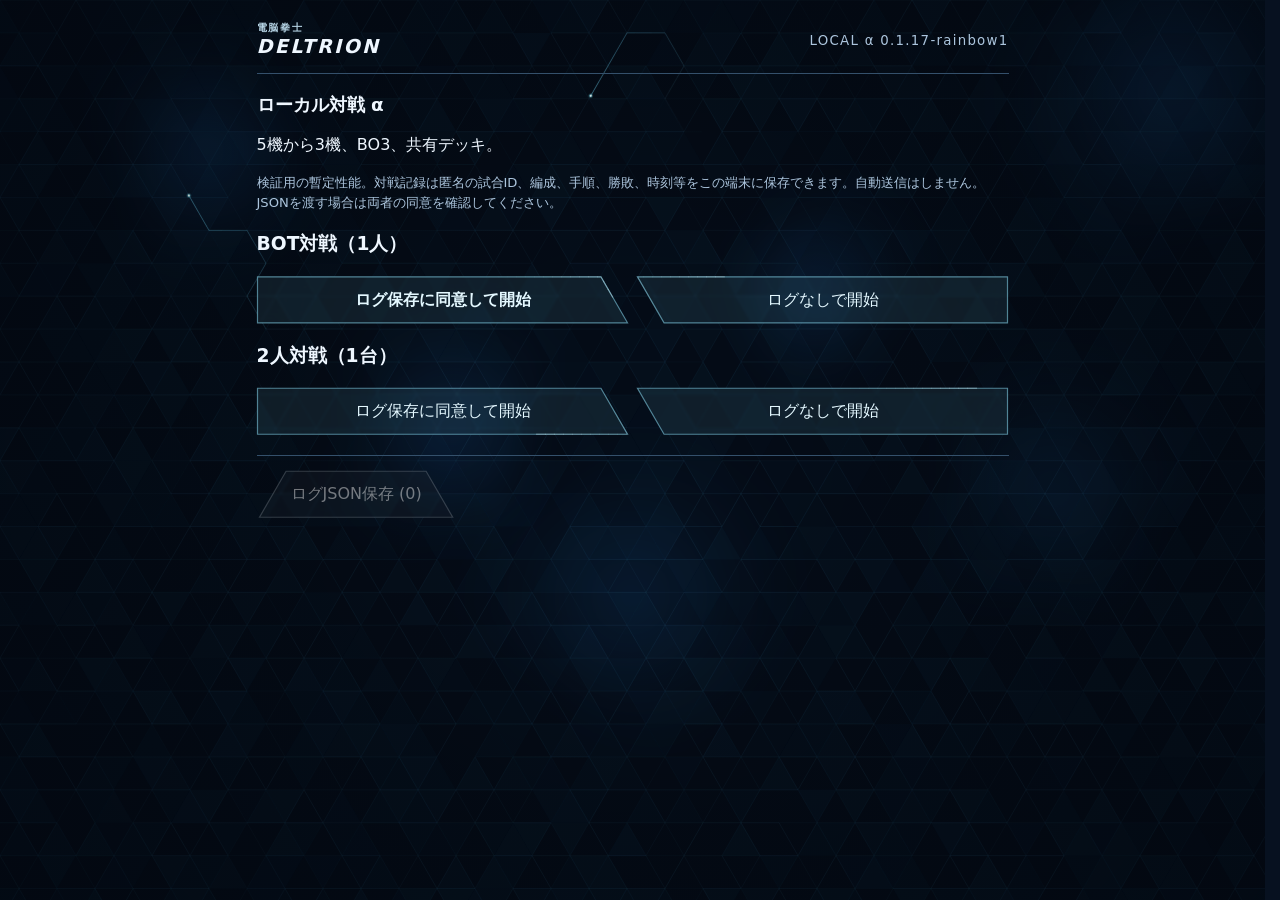
==== commit 6df2f6ec: "Fix rainbow attack preparation and preserve resolution timing" ====
--- a/alpha/index.html
+++ b/alpha/index.html
@@ -1,2 +1,2 @@
 <!doctype html>
-<html lang="ja"><head><meta charset="utf-8"><meta name="viewport" content="width=device-width,initial-scale=1,viewport-fit=cover"><meta name="theme-color" content="#071120"><title>電脳拳士デルトリオン | DELTRION α</title><link rel="stylesheet" href="style.css?v=0.1.17"><link rel="stylesheet" href="hand-masks.css?v=0.1.17"></head><body><canvas id="cyber-field" aria-hidden="true"></canvas><canvas id="cyber-lenses" aria-hidden="true"></canvas><main id="app"></main><script src="engine.js"></script><script src="mecha.js"></script><script src="bot.js"></script><script src="lab14-data.js?v=0.1.17"></script><script src="lab14-renderer.js?v=0.1.17"></script><script src="app.js?v=0.1.17"></script><script src="echo-lab19.js?v=0.1.17"></script><script src="cyber-field.js?v=0.1.17"></script></body></html>
+<html lang="ja"><head><meta charset="utf-8"><meta name="viewport" content="width=device-width,initial-scale=1,viewport-fit=cover"><meta name="theme-color" content="#071120"><title>電脳拳士デルトリオン | DELTRION α</title><link rel="stylesheet" href="style.css?v=0.1.17"><link rel="stylesheet" href="hand-masks.css?v=0.1.17"></head><body><canvas id="cyber-field" aria-hidden="true"></canvas><canvas id="cyber-lenses" aria-hidden="true"></canvas><main id="app"></main><script src="engine.js?v=0.1.17-rainbow1"></script><script src="mecha.js"></script><script src="bot.js"></script><script src="lab14-data.js?v=0.1.17"></script><script src="lab14-renderer.js?v=0.1.17"></script><script src="app.js?v=0.1.17-rainbow1"></script><script src="echo-lab19.js?v=0.1.17"></script><script src="cyber-field.js?v=0.1.17"></script></body></html>
